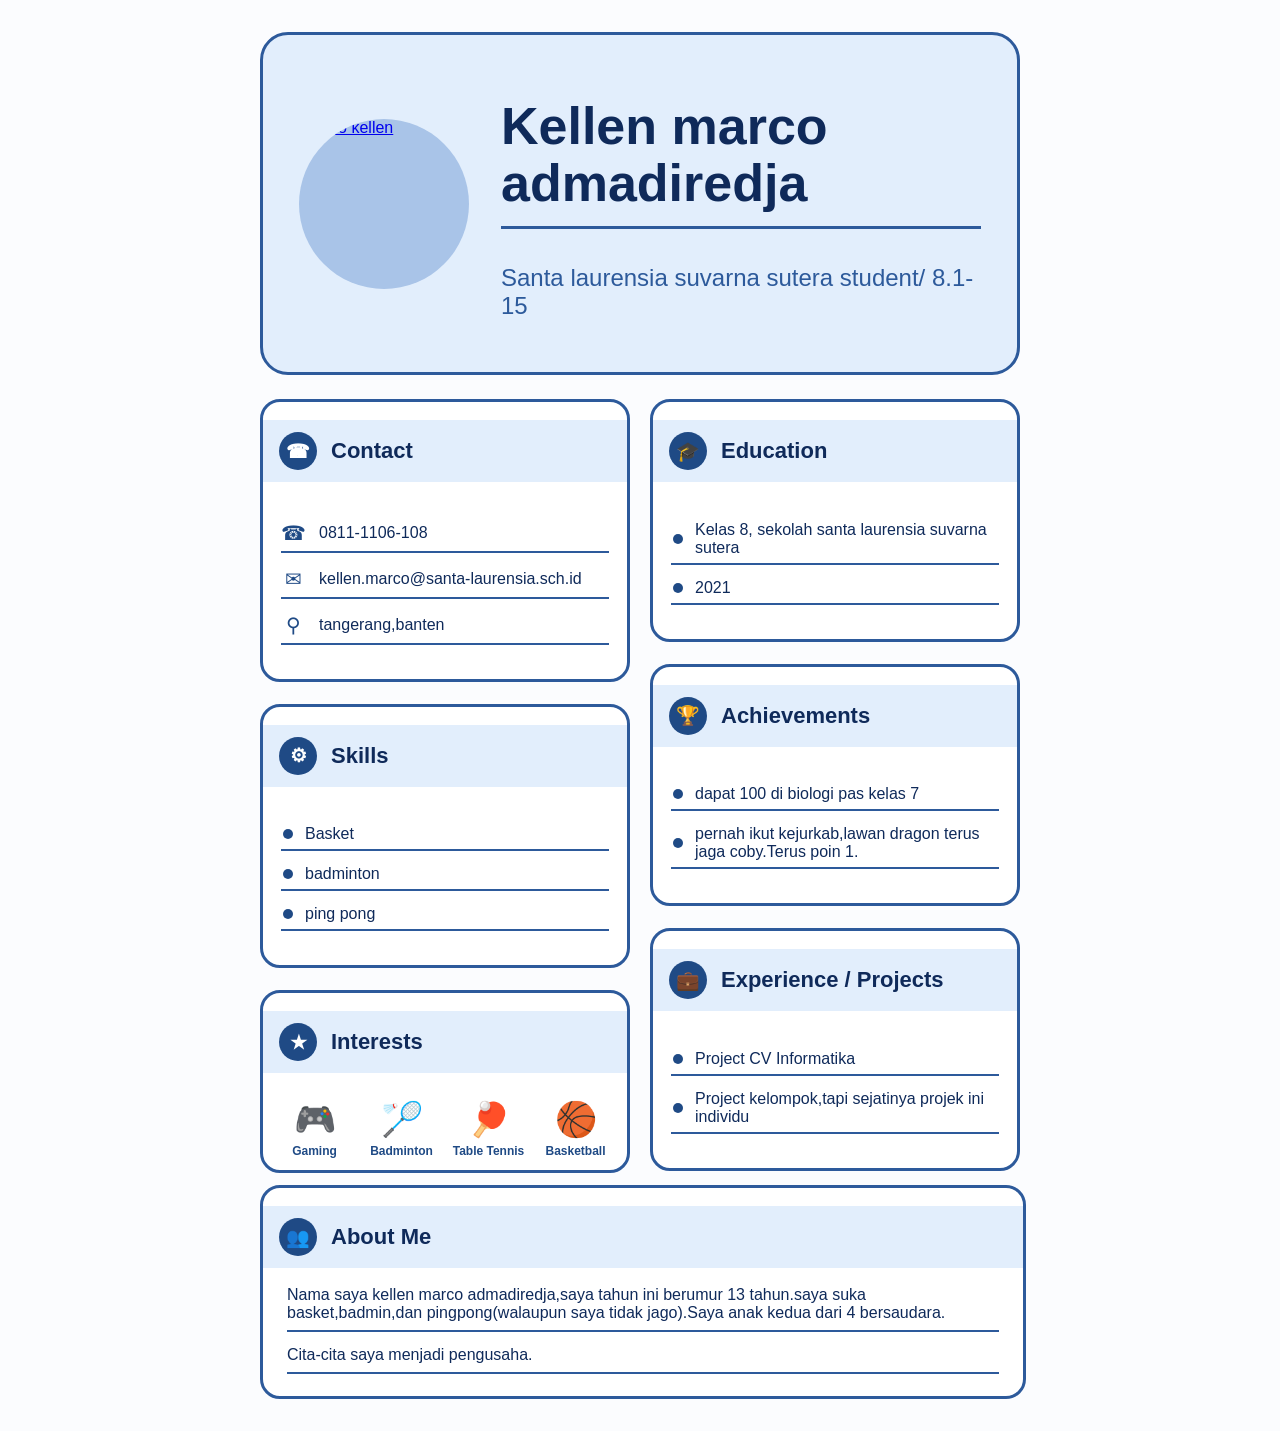
==== index.html @ 5bbe8f0b "Add files via upload" ====
<!DOCTYPE html>
<html lang="id">
<head>
<meta charset="UTF-8">
<meta name="viewport" content="width=device-width, initial-scale=1">
<title>CV Kellen</title>
<link rel="icon" type="image/png" href="logo.png">
<link rel="stylesheet" href="styles.css">
</head>
<body class="kellen-body">
<div class="kellen-page">
<header class="kellen-header">
<a class="kellen-photo-link" href="index2.html">
<img class="kellen-photo" src="https://cdn.phototourl.com/anon/2026-11-17-d67caadf-6304-4195-abc5-3c3a490e21a6.jpg" alt="Foto kellen">
</a>
<div class="kellen-title">
<h1 class="kellen-name">Kellen marco admadiredja</h1>
<p class="kellen-role">Santa laurensia suvarna sutera student/ 8.1-15</p>
</div>
</header>
<main class="kellen-grid">

<div class="kellen-col">
<section class="kellen-card">
<h2 class="kellen-card-title"><span class="kellen-icon">&#9742;</span>Contact</h2>
<ul class="kellen-list kellen-plain">
<li><span class="kellen-mini">&#9742;</span>0811-1106-108</li>
<li><span class="kellen-mini">&#9993;</span>kellen.marco@santa-laurensia.sch.id</li>
<li><span class="kellen-mini">&#9906;</span>tangerang,banten</li>
</ul>
</section>

<section class="kellen-card">
<h2 class="kellen-card-title"><span class="kellen-icon">&#9881;</span>Skills</h2>
<ul class="kellen-list">
<li>Basket</li>
<li>badminton</li>
<li>ping pong</li>
</ul>
</section>

<section class="kellen-card">
<h2 class="kellen-card-title"><span class="kellen-icon">&#9733;</span>Interests</h2>
<div class="kellen-interests">
<span class="kellen-interest"><span class="kellen-interest-icon">&#127918;</span><span class="kellen-interest-name">Gaming</span></span>
<span class="kellen-interest"><span class="kellen-interest-icon">&#127992;</span><span class="kellen-interest-name">Badminton</span></span>
<span class="kellen-interest"><span class="kellen-interest-icon">&#127955;</span><span class="kellen-interest-name">Table Tennis</span></span>
<span class="kellen-interest"><span class="kellen-interest-icon">&#127936;</span><span class="kellen-interest-name">Basketball</span></span>
</div>
</section>
</div>

<div class="kellen-col">
<section class="kellen-card">
<h2 class="kellen-card-title"><span class="kellen-icon">&#127891;</span>Education</h2>
<ul class="kellen-list">
<li>Kelas 8, sekolah santa laurensia suvarna sutera</li>
<li>2021</li>
</ul>
</section>

<section class="kellen-card">
<h2 class="kellen-card-title"><span class="kellen-icon">&#127942;</span>Achievements</h2>
<ul class="kellen-list">
<li>dapat 100 di biologi pas kelas 7</li>
<li>pernah ikut kejurkab,lawan dragon terus jaga coby.Terus poin 1.</li>
</ul>
</section>

<section class="kellen-card">
<h2 class="kellen-card-title"><span class="kellen-icon">&#128188;</span>Experience / Projects</h2>
<ul class="kellen-list">
<li>Project CV Informatika</li>
<li>Project kelompok,tapi sejatinya projek ini individu</li>
</ul>
</section>
</div>

</main>

<section class="kellen-card kellen-about">
<h2 class="kellen-card-title"><span class="kellen-icon">&#128101;</span>About Me</h2>
<p class="kellen-text">Nama saya kellen marco admadiredja,saya tahun ini berumur 13 tahun.saya suka basket,badmin,dan pingpong(walaupun saya tidak jago).Saya anak kedua dari 4 bersaudara.</p>
<p class="kellen-text">Cita-cita saya menjadi pengusaha.</p>
</section>

</div>
</body>
</html>
---- styles.css ----
{
  box-sizing: border-box;
  margin: 0;
  padding: 0;
}

.kellen-body {
  font-family: "Segoe UI", Arial, sans-serif;
  background: #fbfcfe;
  color: #0f2a5a;
  padding: 24px 12px;
}

.kellen-page {
  max-width: 760px;
  margin: 0 auto;
}

.kellen-header {
  display: flex;
  align-items: center;
  gap: 32px;
  background: #e2eefc;
  border: 3px solid #2d5a9b;
  border-radius: 28px;
  padding: 28px 36px;
  margin-bottom: 24px;
}

.kellen-photo-link {
  flex-shrink: 0;
  display: block;
  width: 170px;
  height: 170px;
  border-radius: 50%;
  overflow: hidden;
  background: #a9c4e8;
}

.kellen-photo {
  width: 100%;
  height: 100%;
  border-radius: 50%;
  object-fit: cover;
  object-position: center 20%;
  display: block;
}

.kellen-title {
  flex: 1;
}

.kellen-name {
  font-size: 52px;
  font-weight: 800;
  color: #0f2a5a;
  line-height: 1.1;
  padding-bottom: 14px;
  border-bottom: 3px solid #2d5a9b;
}

.kellen-role {
  font-size: 24px;
  color: #2d5a9b;
  margin-top: 14px;
}

.kellen-grid {
  display: flex;
  gap: 20px;
  align-items: flex-start;
  margin-bottom: 12px;
}

.kellen-col {
  flex: 1;
  display: flex;
  flex-direction: column;
  gap: 22px;
  min-width: 0;
}

.kellen-card {
  background: #ffffff;
  border: 3px solid #2d5a9b;
  border-radius: 20px;
  overflow: hidden;
}

.kellen-card-title {
  display: flex;
  align-items: center;
  gap: 14px;
  background: #e2eefc;
  font-size: 22px;
  font-weight: 700;
  color: #0f2a5a;
  padding: 12px 16px;
}

.kellen-icon {
  display: inline-flex;
  align-items: center;
  justify-content: center;
  flex-shrink: 0;
  width: 38px;
  height: 38px;
  border-radius: 50%;
  background: #1f4a85;
  color: #ffffff;
  font-size: 19px;
  line-height: 1;
}

.kellen-list {
  list-style: none;
  padding: 14px 18px 18px;
}

.kellen-list li {
  position: relative;
  padding: 6px 0 6px 24px;
  margin-bottom: 8px;
  font-size: 16px;
  border-bottom: 2px solid #2d5a9b;
}

.kellen-list li::before {
  content: "";
  position: absolute;
  left: 2px;
  top: 50%;
  width: 10px;
  height: 10px;
  margin-top: -5px;
  border-radius: 50%;
  background: #1f4a85;
}

.kellen-list li:last-child {
  margin-bottom: 0;
}

.kellen-plain li {
  padding-left: 0;
  display: flex;
  align-items: center;
  gap: 14px;
}

.kellen-plain li::before {
  display: none;
}

.kellen-mini {
  color: #1f4a85;
  font-size: 20px;
  width: 24px;
  text-align: center;
}

.kellen-interests {
  display: flex;
  justify-content: space-around;
  gap: 8px;
  padding: 10px 12px 12px;
}

.kellen-interest {
  display: flex;
  flex: 1;
  flex-direction: column;
  align-items: center;
  gap: 8px;
  color: #1f4a85;
  text-align: center;
}

.kellen-interest-icon {
  font-size: 34px;
  line-height: 1;
}

.kellen-interest-name {
  font-size: 12px;
  font-weight: 600;
  line-height: 1.2;
}

.kellen-about {
  width: 100%;
}

.kellen-text {
  margin: 14px 24px 0;
  padding-bottom: 8px;
  font-size: 16px;
  border-bottom: 2px solid #2d5a9b;
}

.kellen-text:last-child {
  margin-bottom: 22px;
}

@media (max-width: 600px) {
  .kellen-header {
    flex-direction: column;
    text-align: center;
    padding: 24px 20px;
  }

  .kellen-name {
    font-size: 38px;
  }

  .kellen-role {
    font-size: 19px;
  }

  .kellen-grid {
    flex-direction: column;
  }

  .kellen-col {
    width: 100%;
  }
}
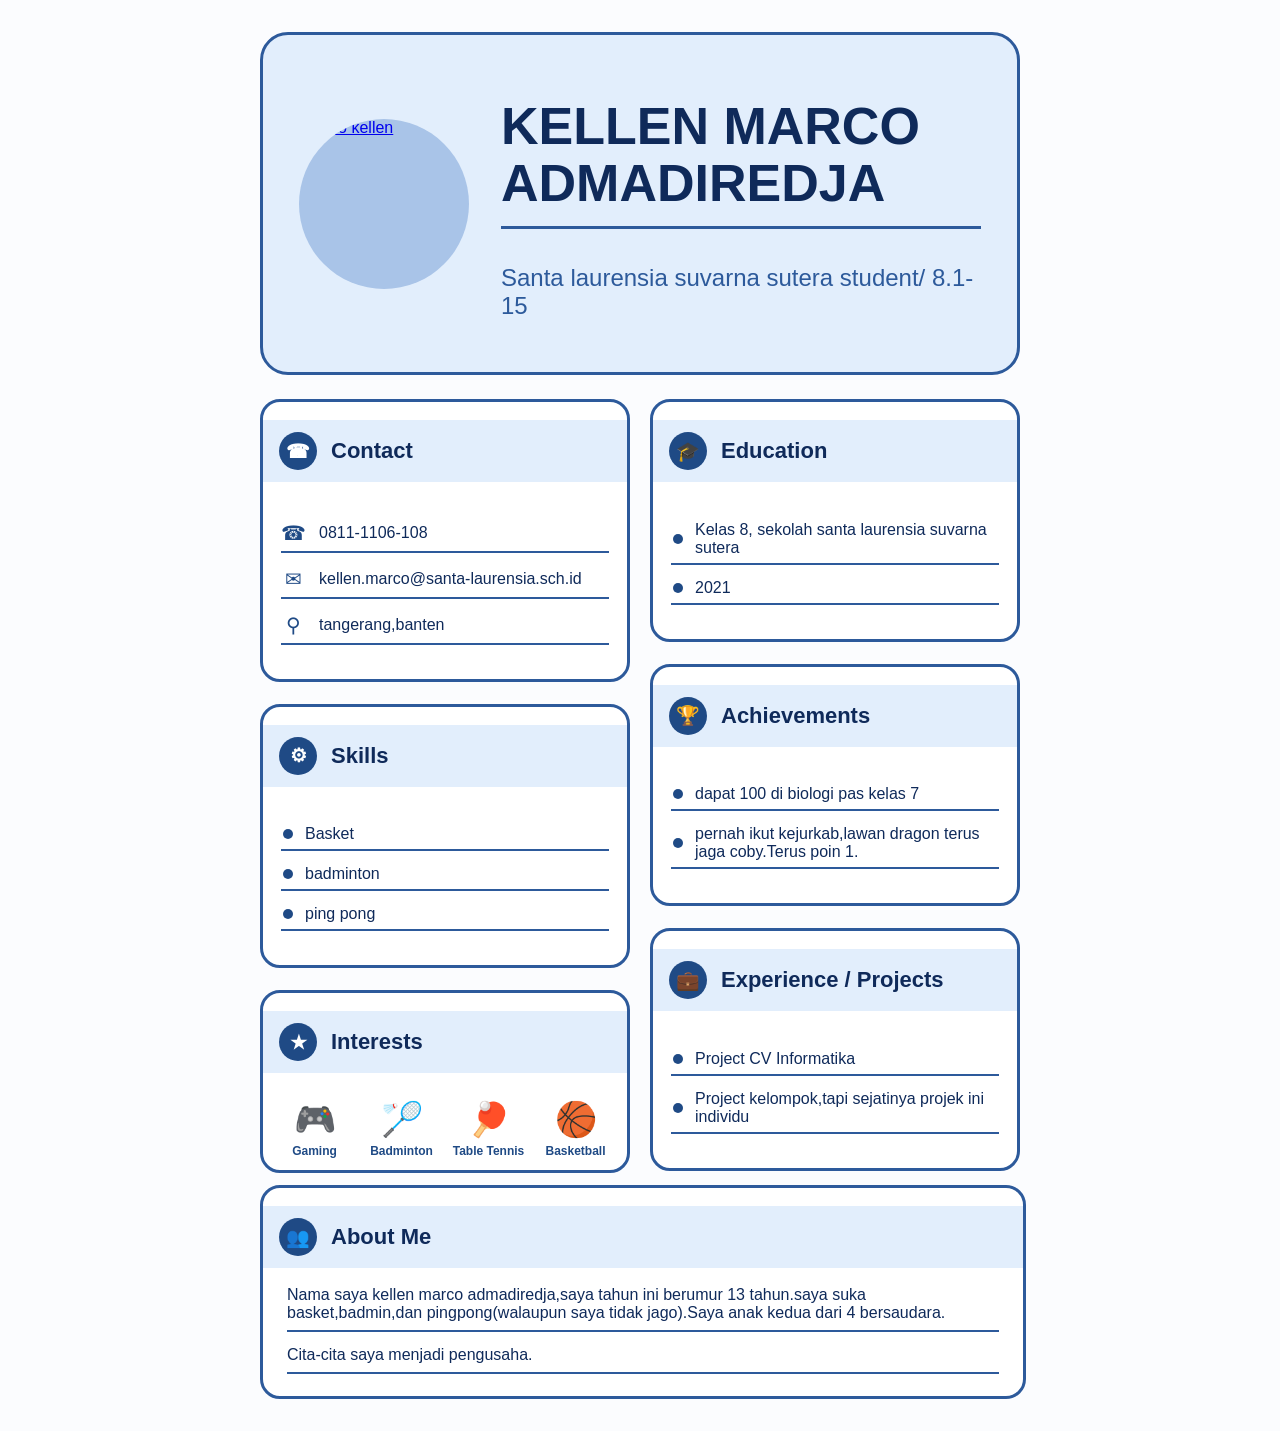
==== commit 244617ee: "Update name to uppercase in index.html" ====
--- a/index.html
+++ b/index.html
@@ -1,6 +1,7 @@
 <!DOCTYPE html>
 <html lang="id">
 <head>
+  <link rel="logo" href="https://www.santa-laurensia.com/"
 <meta charset="UTF-8">
 <meta name="viewport" content="width=device-width, initial-scale=1">
 <title>CV Kellen</title>
@@ -14,7 +15,7 @@
 <img class="kellen-photo" src="https://cdn.phototourl.com/anon/2026-11-17-d67caadf-6304-4195-abc5-3c3a490e21a6.jpg" alt="Foto kellen">
 </a>
 <div class="kellen-title">
-<h1 class="kellen-name">Kellen marco admadiredja</h1>
+<h1 class="kellen-name">KELLEN MARCO ADMADIREDJA</h1>
 <p class="kellen-role">Santa laurensia suvarna sutera student/ 8.1-15</p>
 </div>
 </header>
@@ -86,4 +87,4 @@
 
 </div>
 </body>
-</html>+</html>
